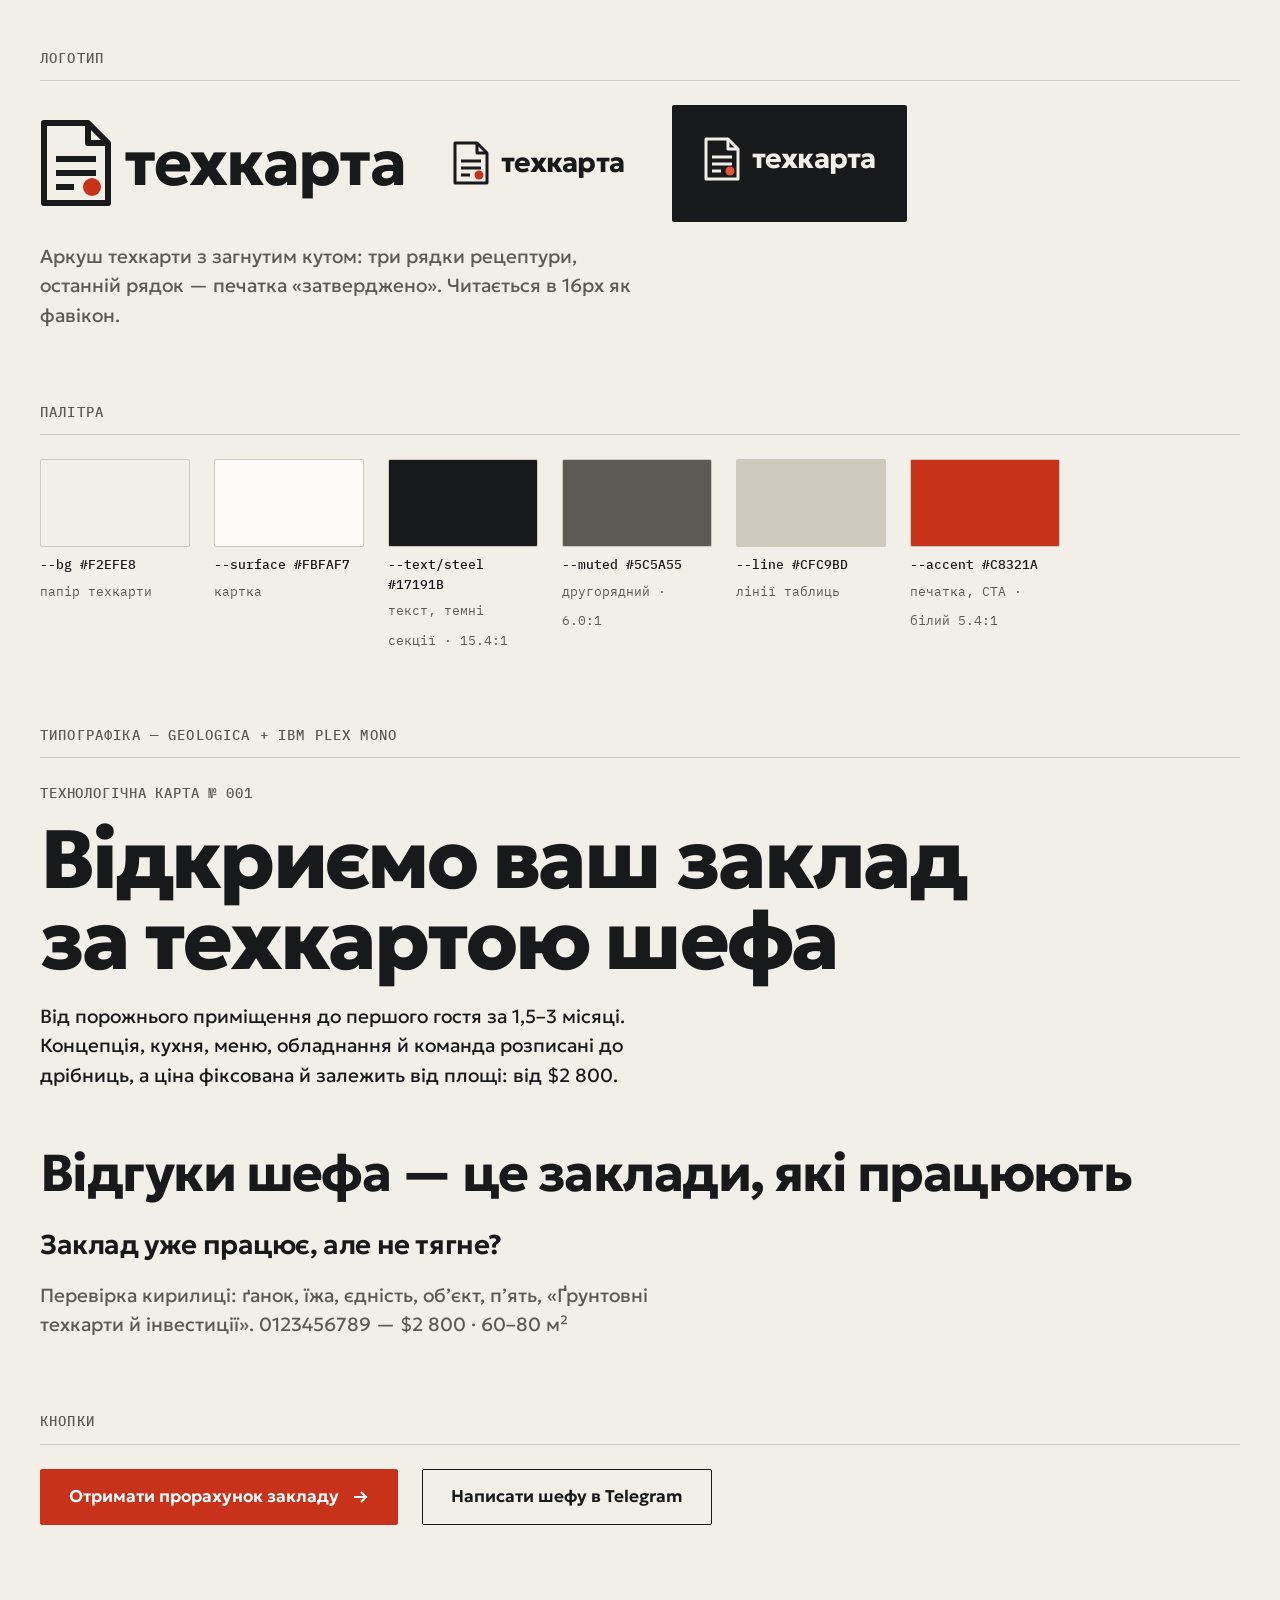
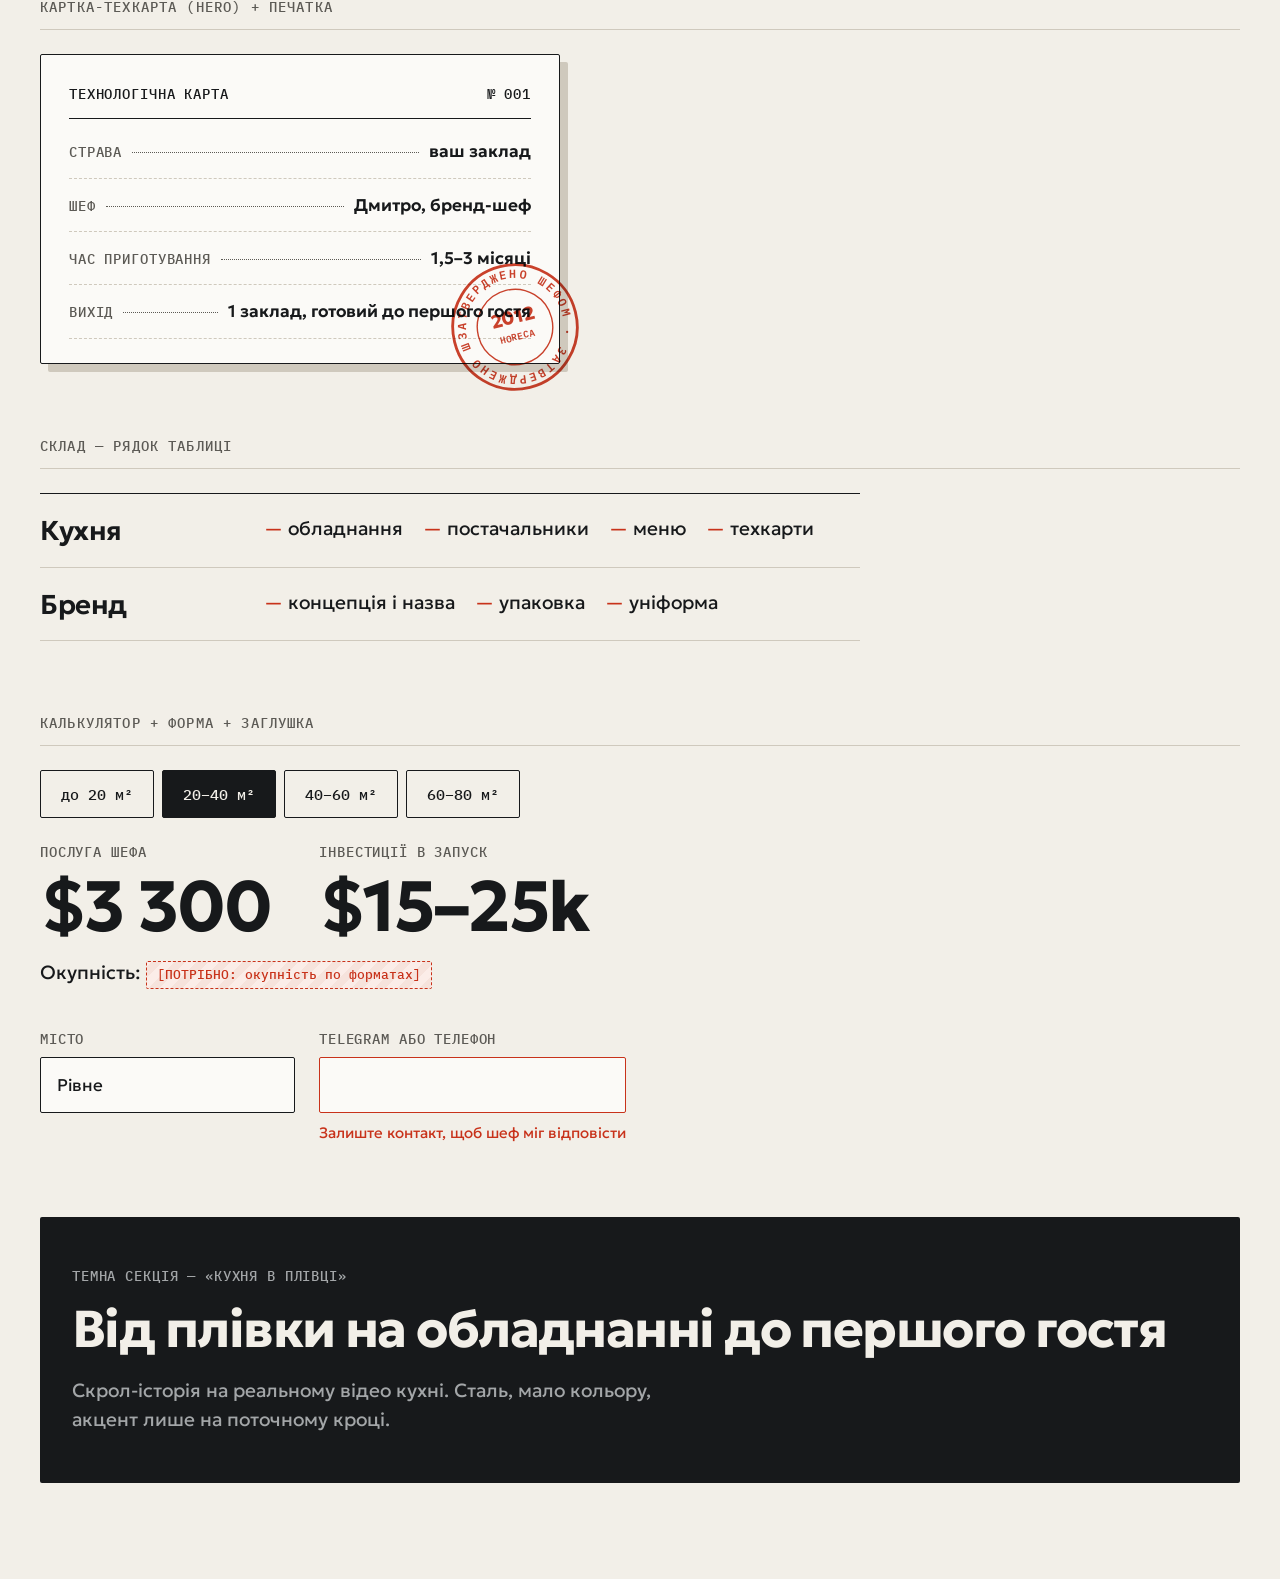
==== docs/style.html @ a3224e9b "Дизайн-система: style tile, лого, токени Co-Authored-By: Claude Opus 5.5 <noreply@anthropic.com>" ====
<!doctype html>
<html lang="uk">
<head>
<meta charset="utf-8">
<meta name="viewport" content="width=device-width, initial-scale=1">
<title>Техкарта — style tile</title>
<link rel="preconnect" href="https://fonts.googleapis.com">
<link rel="preconnect" href="https://fonts.gstatic.com" crossorigin>
<link href="https://fonts.googleapis.com/css2?family=Geologica:wght@400;500;600;700;800&family=IBM+Plex+Mono:wght@400;500;600&display=swap&subset=cyrillic" rel="stylesheet">
<style>
:root{
  --bg:#F2EFE8;      /* папір техкарти */
  --surface:#FBFAF7; /* картка */
  --steel:#17191B;   /* темні секції: сталь кухні */
  --text:#17191B;
  --muted:#5C5A55;
  --line:#CFC9BD;
  --accent:#C8321A;  /* томатний: печатка, акценти */
  --cta:#C8321A;
  --cta-hover:#A92812;
  --font:"Geologica",system-ui,sans-serif;
  --mono:"IBM Plex Mono",ui-monospace,monospace;
  --fs-body:clamp(17px,0.3vw + 16px,19px);
  --fs-h1:clamp(40px,5.2vw + 16px,96px);
  --fs-h2:clamp(30px,2.8vw + 16px,60px);
  --fs-h3:clamp(21px,0.8vw + 17px,28px);
  --fs-mono:clamp(13px,0.15vw + 12.5px,15px);
  --r:2px;
}
*{box-sizing:border-box;margin:0}
body{background:var(--bg);color:var(--text);font:400 var(--fs-body)/1.55 var(--font);padding:48px 16px 96px;-webkit-font-smoothing:antialiased}
.wrap{max-width:1200px;margin:0 auto;display:grid;gap:72px}
.tile-title{font:500 var(--fs-mono)/1.4 var(--mono);text-transform:uppercase;letter-spacing:.08em;color:var(--muted);border-bottom:1px solid var(--line);padding-bottom:12px;margin-bottom:24px}
.row{display:flex;flex-wrap:wrap;gap:24px;align-items:center}

/* Лого */
.logo{display:inline-flex;align-items:center;gap:12px;color:var(--text);text-decoration:none}
.logo svg{width:36px;height:44px;flex:none}
.logo b{font:700 28px/1 var(--font);letter-spacing:-.03em}
.logo--big svg{width:72px;height:88px}.logo--big b{font-size:64px}
.logo--inv{color:var(--bg)}
.on-dark{background:var(--steel);padding:32px;border-radius:var(--r)}

/* Палітра */
.sw{width:150px}
.sw i{display:block;height:88px;border:1px solid var(--line);border-radius:var(--r)}
.sw span{display:block;font:500 13px/1.5 var(--mono);margin-top:8px}
.sw small{font:400 13px/1.4 var(--mono);color:var(--muted)}

/* Типографіка */
.h1{font:800 var(--fs-h1)/.98 var(--font);letter-spacing:-.035em}
.h2{font:700 var(--fs-h2)/1.04 var(--font);letter-spacing:-.03em}
.h3{font:600 var(--fs-h3)/1.2 var(--font);letter-spacing:-.015em}
.mono{font:500 var(--fs-mono)/1.5 var(--mono);text-transform:uppercase;letter-spacing:.06em}
.muted{color:var(--muted)}
.lead{max-width:620px;margin-top:20px}
.nobr{white-space:nowrap}

/* Кнопки */
.btn{display:inline-flex;align-items:center;gap:12px;min-height:56px;padding:0 28px;border-radius:var(--r);font:600 17px/1 var(--font);text-decoration:none;border:1.5px solid transparent;cursor:pointer;transition:background .2s,color .2s,border-color .2s,transform .2s}
.btn--cta{background:var(--cta);color:#fff}
.btn--cta:hover{background:var(--cta-hover)}
.btn--ghost{border-color:var(--text);color:var(--text);background:transparent}
.btn--ghost:hover{background:var(--text);color:var(--bg)}
.btn:focus-visible,.chip:focus-visible,.field input:focus-visible{outline:3px solid var(--accent);outline-offset:3px}
.btn svg{width:18px;height:18px}

/* Техкарта (hero-картка) */
.card{position:relative;background:var(--surface);border:1.5px solid var(--text);border-radius:var(--r);max-width:520px;padding:28px 28px 24px;box-shadow:8px 8px 0 var(--line)}
.card__head{display:flex;justify-content:space-between;gap:16px;border-bottom:1.5px solid var(--text);padding-bottom:14px;margin-bottom:6px}
.card__row{display:flex;align-items:baseline;gap:10px;padding:13px 0;border-bottom:1px dashed var(--line);font-size:17px}
.card__row:last-child{border-bottom:0}
.card__row .mono{color:var(--muted);flex:none}
.card__row .dots{flex:1;border-bottom:1.5px dotted var(--muted);transform:translateY(-4px);min-width:16px}
.card__row b{font-weight:600;text-align:right}
.stamp{position:absolute;right:-22px;bottom:-30px;width:132px;height:132px;color:var(--accent);transform:rotate(-14deg);opacity:.92;mix-blend-mode:multiply}

/* Склад: рядок таблиці */
.comp{max-width:820px;border-top:1.5px solid var(--text)}
.comp__row{display:grid;grid-template-columns:200px 1fr;gap:24px;padding:20px 0;border-bottom:1px solid var(--line)}
.comp__row ul{list-style:none;padding:0;display:flex;flex-wrap:wrap;gap:8px 20px}
.comp__row li::before{content:"— ";color:var(--accent)}

/* Калькулятор */
.chips{display:flex;flex-wrap:wrap;gap:8px}
.chip{min-height:48px;padding:0 20px;border:1.5px solid var(--text);background:transparent;border-radius:var(--r);font:500 15px/1 var(--mono);color:var(--text);cursor:pointer}
.chip[aria-pressed="true"]{background:var(--text);color:var(--bg)}
.price{font:700 clamp(44px,4vw + 20px,80px)/1 var(--font);letter-spacing:-.03em;margin-top:24px}
.price small{display:block;font:500 var(--fs-mono)/1.4 var(--mono);text-transform:uppercase;letter-spacing:.06em;color:var(--muted);margin-bottom:8px}

/* Форма */
.field{display:grid;gap:8px;max-width:420px}
.field label{font:500 var(--fs-mono)/1.4 var(--mono);text-transform:uppercase;letter-spacing:.06em;color:var(--muted)}
.field input{min-height:56px;padding:0 16px;border:1.5px solid var(--text);background:var(--surface);border-radius:var(--r);font:400 17px var(--font);color:var(--text)}
.field--err input{border-color:var(--accent)}
.field small{font-size:15px;color:var(--accent)}

/* Плейсхолдер */
.need{display:inline-block;background:repeating-linear-gradient(-45deg,#F6E3DC 0 8px,#FBEDE8 8px 16px);border:1px dashed var(--accent);color:var(--accent);font:500 13px/1.4 var(--mono);padding:4px 10px;border-radius:var(--r)}

.dark{background:var(--steel);color:var(--bg);padding:48px 32px;border-radius:var(--r)}
.dark .muted{color:#A3A6A8}

@media (max-width:640px){
  .comp__row{grid-template-columns:1fr;gap:10px}
  .stamp{width:100px;height:100px;right:-6px;bottom:-34px}
  .card{padding:22px 18px 20px;box-shadow:6px 6px 0 var(--line)}
  .btn{width:100%;justify-content:center}
}
@media (prefers-reduced-motion:reduce){*{transition:none!important;animation:none!important}}
</style>
</head>
<body>
<div class="wrap">

  <section>
    <p class="tile-title">Логотип</p>
    <div class="row" style="gap:48px">
      <a class="logo logo--big" href="#" aria-label="Техкарта">
        <svg viewBox="0 0 36 44" fill="none" aria-hidden="true"><path d="M2 2h22l10 10v30H2z" stroke="currentColor" stroke-width="3" stroke-linejoin="round"/><path d="M24 2v10h10" stroke="currentColor" stroke-width="3" stroke-linejoin="round"/><path d="M8 20h20M8 27h20M8 34h9" stroke="currentColor" stroke-width="3"/><circle cx="26" cy="34" r="4.5" fill="#C8321A"/></svg>
        <b>техкарта</b>
      </a>
      <a class="logo" href="#" aria-label="Техкарта">
        <svg viewBox="0 0 36 44" fill="none" aria-hidden="true"><path d="M2 2h22l10 10v30H2z" stroke="currentColor" stroke-width="3" stroke-linejoin="round"/><path d="M24 2v10h10" stroke="currentColor" stroke-width="3" stroke-linejoin="round"/><path d="M8 20h20M8 27h20M8 34h9" stroke="currentColor" stroke-width="3"/><circle cx="26" cy="34" r="4.5" fill="#C8321A"/></svg>
        <b>техкарта</b>
      </a>
      <div class="on-dark">
        <a class="logo logo--inv" href="#" aria-label="Техкарта">
          <svg viewBox="0 0 36 44" fill="none" aria-hidden="true"><path d="M2 2h22l10 10v30H2z" stroke="currentColor" stroke-width="3" stroke-linejoin="round"/><path d="M24 2v10h10" stroke="currentColor" stroke-width="3" stroke-linejoin="round"/><path d="M8 20h20M8 27h20M8 34h9" stroke="currentColor" stroke-width="3"/><circle cx="26" cy="34" r="4.5" fill="#E2553A"/></svg>
          <b>техкарта</b>
        </a>
      </div>
    </div>
    <p class="muted lead">Аркуш техкарти з загнутим кутом: три рядки рецептури, останній рядок — печатка «затверджено». Читається в 16px як фавікон.</p>
  </section>

  <section>
    <p class="tile-title">Палітра</p>
    <div class="row" style="align-items:flex-start">
      <div class="sw"><i style="background:var(--bg)"></i><span>--bg #F2EFE8</span><small>папір техкарти</small></div>
      <div class="sw"><i style="background:var(--surface)"></i><span>--surface #FBFAF7</span><small>картка</small></div>
      <div class="sw"><i style="background:var(--steel)"></i><span>--text/steel #17191B</span><small>текст, темні секції · 15.4:1</small></div>
      <div class="sw"><i style="background:var(--muted)"></i><span>--muted #5C5A55</span><small>другорядний · 6.0:1</small></div>
      <div class="sw"><i style="background:var(--line)"></i><span>--line #CFC9BD</span><small>лінії таблиць</small></div>
      <div class="sw"><i style="background:var(--accent)"></i><span>--accent #C8321A</span><small>печатка, CTA · білий 5.4:1</small></div>
    </div>
  </section>

  <section>
    <p class="tile-title">Типографіка — Geologica + IBM Plex Mono</p>
    <p class="mono muted">Технологічна карта № 001</p>
    <h1 class="h1" style="margin-top:16px">Відкриємо ваш заклад за&nbsp;техкартою шефа</h1>
    <p class="lead">Від порожнього приміщення до першого гостя за <span class="nobr">1,5–3 місяці</span>. Концепція, кухня, меню, обладнання й команда розписані до дрібниць, а ціна фіксована й залежить від площі: від&nbsp;$2&nbsp;800.</p>
    <h2 class="h2" style="margin-top:56px">Відгуки шефа — це заклади, які працюють</h2>
    <h3 class="h3" style="margin-top:28px">Заклад уже працює, але не тягне?</h3>
    <p class="lead muted">Перевірка кирилиці: ґанок, їжа, єдність, обʼєкт, пʼять, «Ґрунтовні техкарти й інвестиції». 0123456789 — $2 800 · 60–80 м²</p>
  </section>

  <section>
    <p class="tile-title">Кнопки</p>
    <div class="row">
      <a class="btn btn--cta" href="#">Отримати прорахунок закладу
        <svg viewBox="0 0 18 18" fill="none" aria-hidden="true"><path d="M3 9h12M10 4l5 5-5 5" stroke="currentColor" stroke-width="2"/></svg></a>
      <a class="btn btn--ghost" href="#">Написати шефу в Telegram</a>
    </div>
  </section>

  <section>
    <p class="tile-title">Картка-техкарта (hero) + печатка</p>
    <div class="card">
      <div class="card__head"><span class="mono">Технологічна карта</span><span class="mono">№ 001</span></div>
      <div class="card__row"><span class="mono">Страва</span><span class="dots"></span><b>ваш заклад</b></div>
      <div class="card__row"><span class="mono">Шеф</span><span class="dots"></span><b>Дмитро, бренд-шеф</b></div>
      <div class="card__row"><span class="mono">Час приготування</span><span class="dots"></span><b>1,5–3 місяці</b></div>
      <div class="card__row"><span class="mono">Вихід</span><span class="dots"></span><b>1 заклад, готовий до першого гостя</b></div>
      <svg class="stamp" viewBox="0 0 140 140" aria-hidden="true">
        <defs><path id="c" d="M70 70m-52 0a52 52 0 1 1 104 0a52 52 0 1 1-104 0"/></defs>
        <circle cx="70" cy="70" r="66" fill="none" stroke="currentColor" stroke-width="3"/>
        <circle cx="70" cy="70" r="40" fill="none" stroke="currentColor" stroke-width="1.5"/>
        <text font-family="IBM Plex Mono" font-weight="600" font-size="12.5" letter-spacing="2.4" fill="currentColor"><textPath href="#c">ЗАТВЕРДЖЕНО ШЕФОМ · ЗАТВЕРДЖЕНО ШЕФОМ ·</textPath></text>
        <text x="70" y="66" text-anchor="middle" font-family="Geologica" font-weight="800" font-size="20" fill="currentColor">2012</text>
        <text x="70" y="84" text-anchor="middle" font-family="IBM Plex Mono" font-weight="600" font-size="10" letter-spacing="1" fill="currentColor">HORECA</text>
      </svg>
    </div>
  </section>

  <section>
    <p class="tile-title">Склад — рядок таблиці</p>
    <div class="comp">
      <div class="comp__row"><span class="h3">Кухня</span><ul><li>обладнання</li><li>постачальники</li><li>меню</li><li>техкарти</li></ul></div>
      <div class="comp__row"><span class="h3">Бренд</span><ul><li>концепція і назва</li><li>упаковка</li><li>уніформа</li></ul></div>
    </div>
  </section>

  <section>
    <p class="tile-title">Калькулятор + форма + заглушка</p>
    <div class="chips" role="group" aria-label="Площа">
      <button class="chip" aria-pressed="false">до 20 м²</button>
      <button class="chip" aria-pressed="true">20–40 м²</button>
      <button class="chip" aria-pressed="false">40–60 м²</button>
      <button class="chip" aria-pressed="false">60–80 м²</button>
    </div>
    <div class="row" style="gap:48px;align-items:flex-end">
      <p class="price"><small>Послуга шефа</small>$3 300</p>
      <p class="price"><small>Інвестиції в запуск</small>$15–25k</p>
    </div>
    <p style="margin-top:16px">Окупність: <span class="need">[ПОТРІБНО: окупність по форматах]</span></p>
    <div class="row" style="margin-top:40px;align-items:flex-start">
      <div class="field"><label for="f1">Місто</label><input id="f1" value="Рівне"></div>
      <div class="field field--err"><label for="f2">Telegram або телефон</label><input id="f2" aria-describedby="e2"><small id="e2">Залиште контакт, щоб шеф міг відповісти</small></div>
    </div>
  </section>

  <section class="dark">
    <p class="mono muted">Темна секція — «кухня в плівці»</p>
    <h2 class="h2" style="margin-top:16px">Від плівки на обладнанні до першого гостя</h2>
    <p class="lead muted">Скрол-історія на реальному відео кухні. Сталь, мало кольору, акцент лише на поточному кроці.</p>
  </section>

</div>
</body>
</html>
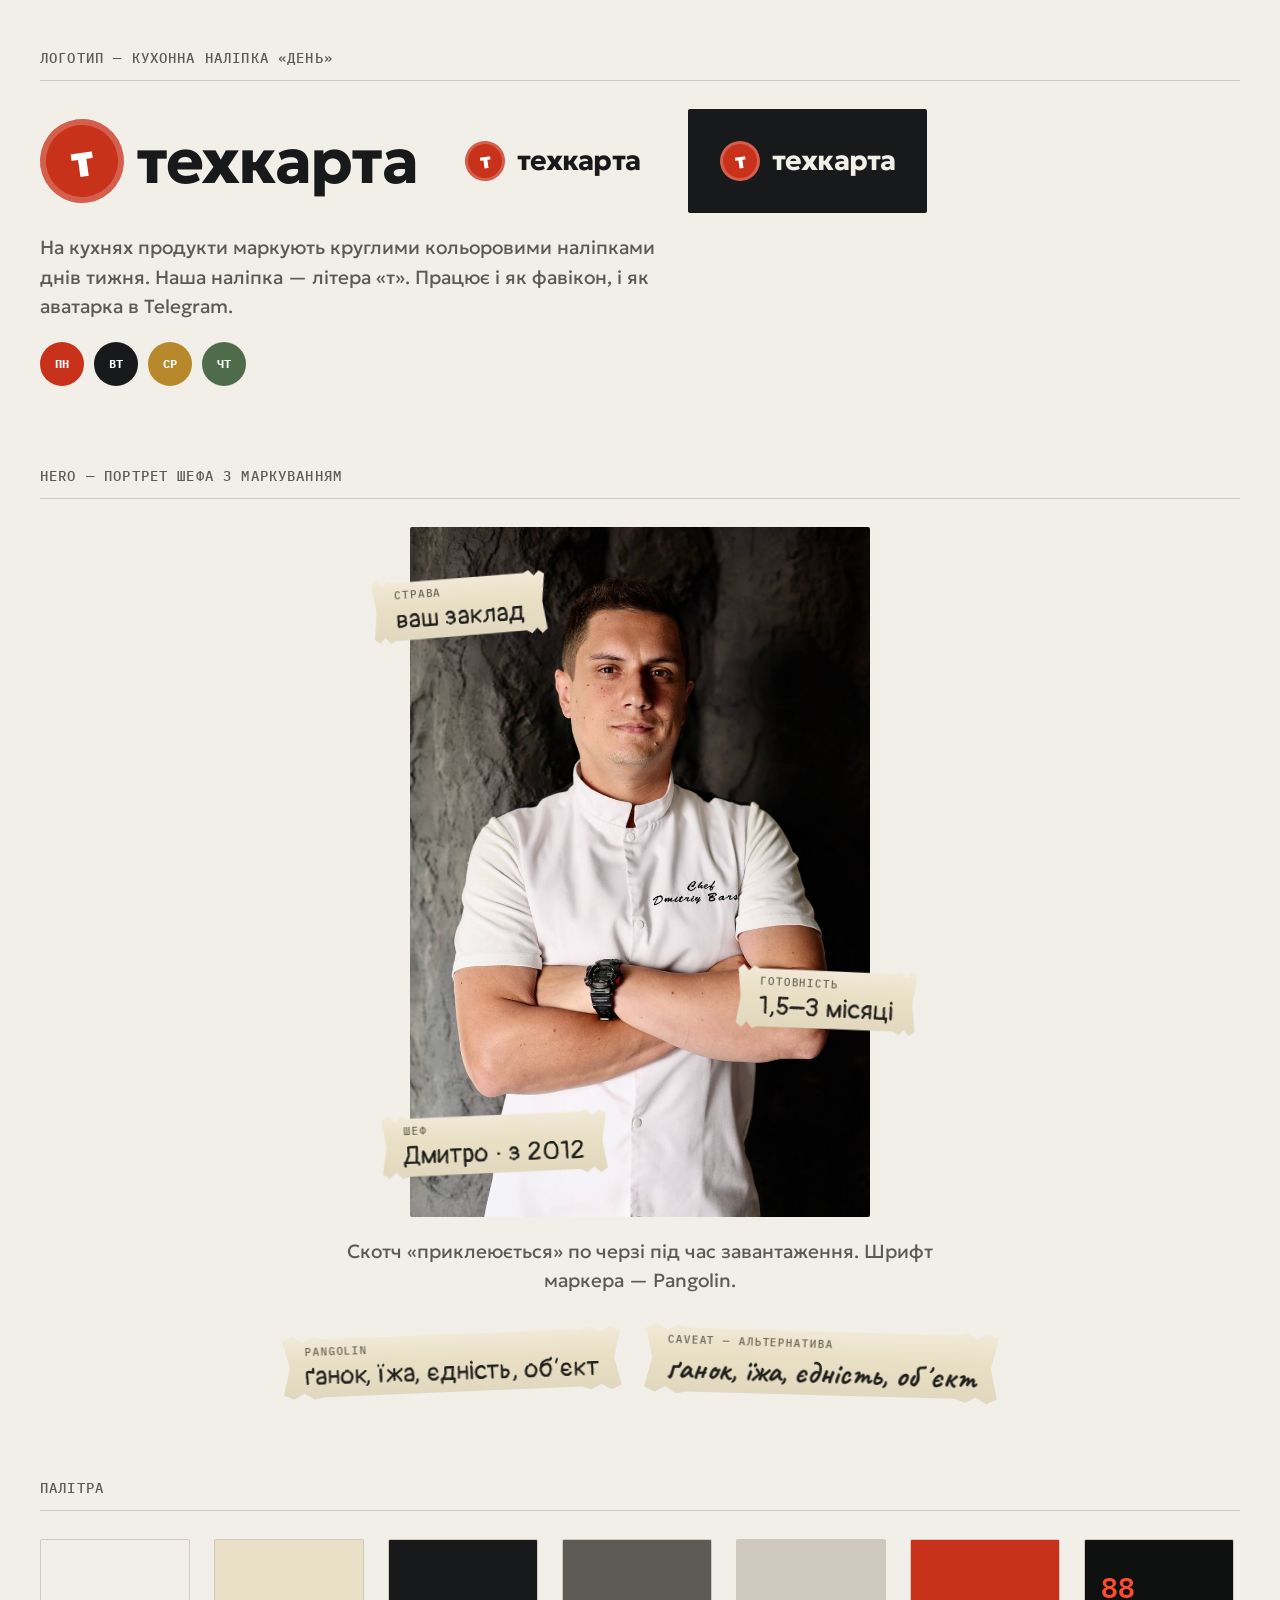
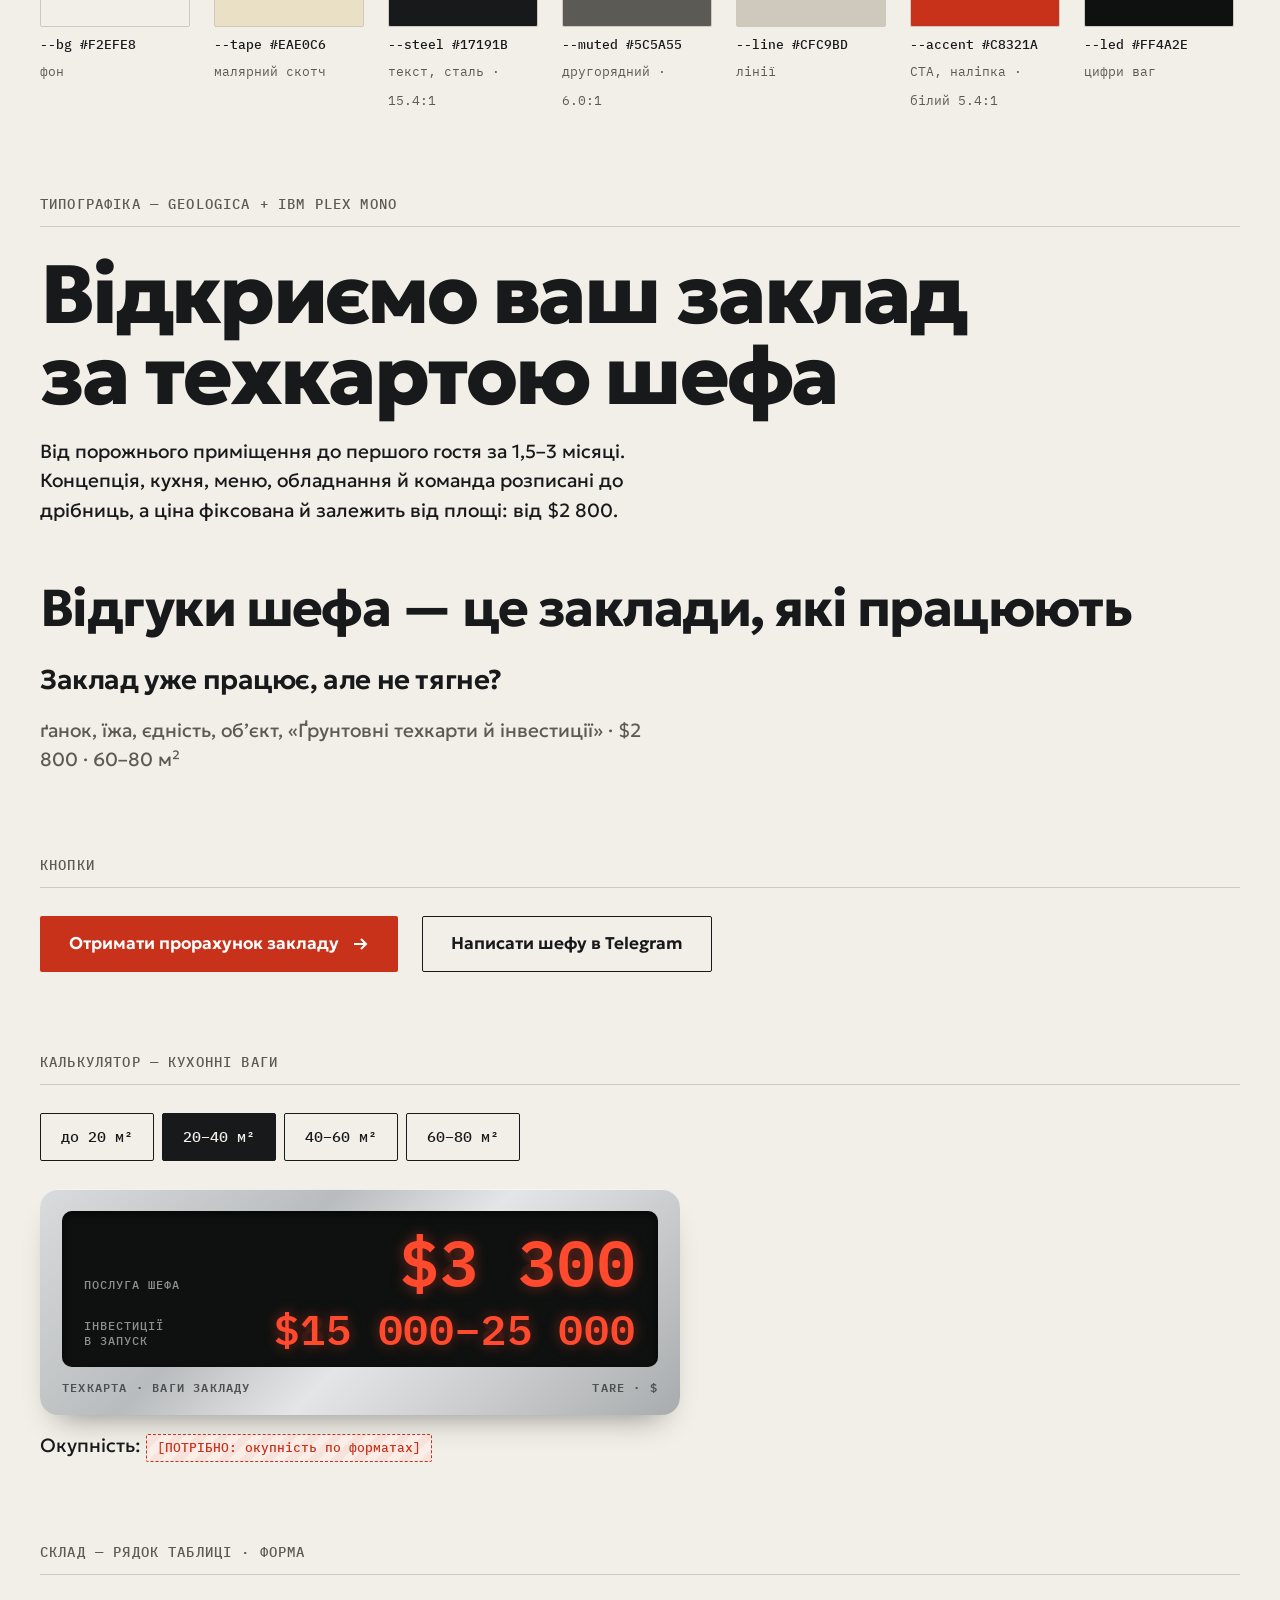
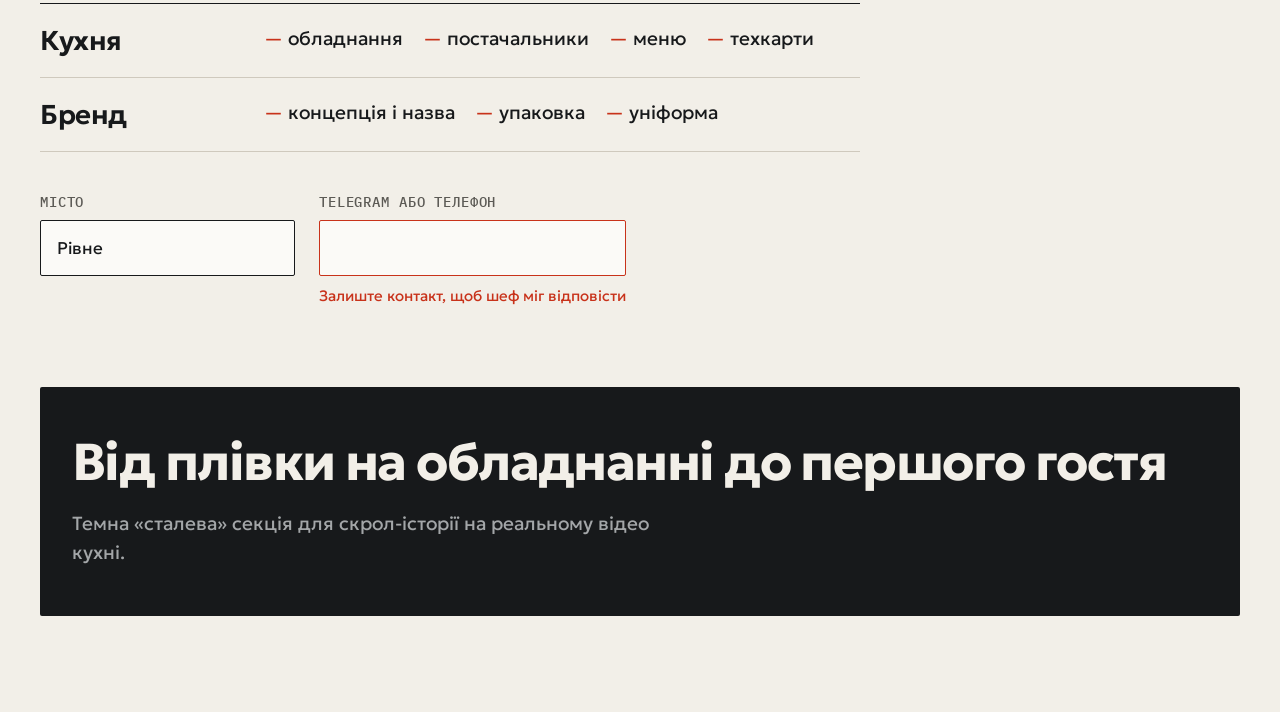
==== commit e9ba735f: "Style tile v2: скотч, наліпка-лого, кухонні ваги Co-Authored-By: Claude Opus 5.5 <noreply@anthropic." ====
--- a/docs/style.html
+++ b/docs/style.html
@@ -3,23 +3,26 @@
 <head>
 <meta charset="utf-8">
 <meta name="viewport" content="width=device-width, initial-scale=1">
-<title>Техкарта — style tile</title>
+<title>Техкарта — style tile v2</title>
 <link rel="preconnect" href="https://fonts.googleapis.com">
 <link rel="preconnect" href="https://fonts.gstatic.com" crossorigin>
-<link href="https://fonts.googleapis.com/css2?family=Geologica:wght@400;500;600;700;800&family=IBM+Plex+Mono:wght@400;500;600&display=swap&subset=cyrillic" rel="stylesheet">
+<link href="https://fonts.googleapis.com/css2?family=Geologica:wght@400;500;600;700;800&family=IBM+Plex+Mono:wght@400;500;600&family=Pangolin&family=Caveat:wght@600;700&display=swap" rel="stylesheet">
 <style>
 :root{
-  --bg:#F2EFE8;      /* папір техкарти */
-  --surface:#FBFAF7; /* картка */
-  --steel:#17191B;   /* темні секції: сталь кухні */
+  --bg:#F2EFE8;
+  --surface:#FBFAF7;
+  --steel:#17191B;
   --text:#17191B;
   --muted:#5C5A55;
   --line:#CFC9BD;
-  --accent:#C8321A;  /* томатний: печатка, акценти */
+  --accent:#C8321A;
   --cta:#C8321A;
   --cta-hover:#A92812;
+  --tape:#EAE0C6;
+  --led:#FF4A2E;
   --font:"Geologica",system-ui,sans-serif;
   --mono:"IBM Plex Mono",ui-monospace,monospace;
+  --hand:"Pangolin","Caveat",cursive;
   --fs-body:clamp(17px,0.3vw + 16px,19px);
   --fs-h1:clamp(40px,5.2vw + 16px,96px);
   --fs-h2:clamp(30px,2.8vw + 16px,60px);
@@ -28,16 +31,21 @@
   --r:2px;
 }
 *{box-sizing:border-box;margin:0}
-body{background:var(--bg);color:var(--text);font:400 var(--fs-body)/1.55 var(--font);padding:48px 16px 96px;-webkit-font-smoothing:antialiased}
-.wrap{max-width:1200px;margin:0 auto;display:grid;gap:72px}
-.tile-title{font:500 var(--fs-mono)/1.4 var(--mono);text-transform:uppercase;letter-spacing:.08em;color:var(--muted);border-bottom:1px solid var(--line);padding-bottom:12px;margin-bottom:24px}
+body{background:var(--bg);color:var(--text);font:400 var(--fs-body)/1.55 var(--font);padding:48px 16px 96px;-webkit-font-smoothing:antialiased;overflow-x:hidden}
+.wrap{max-width:1200px;margin:0 auto;display:grid;grid-template-columns:minmax(0,1fr);gap:80px}
+.wrap>*{min-width:0}
+.tile-title{font:500 var(--fs-mono)/1.4 var(--mono);text-transform:uppercase;letter-spacing:.08em;color:var(--muted);border-bottom:1px solid var(--line);padding-bottom:12px;margin-bottom:28px}
 .row{display:flex;flex-wrap:wrap;gap:24px;align-items:center}
-
-/* Лого */
+.muted{color:var(--muted)}
+.lead{max-width:620px;margin-top:20px}
+.nobr{white-space:nowrap}
+
+/* Лого: кругла кухонна наліпка-«день» + слово */
 .logo{display:inline-flex;align-items:center;gap:12px;color:var(--text);text-decoration:none}
-.logo svg{width:36px;height:44px;flex:none}
+.logo__dot{width:40px;height:40px;border-radius:50%;background:var(--accent);color:#fff;display:grid;place-items:center;font:800 22px/1 var(--font);flex:none;transform:rotate(-8deg);box-shadow:inset 0 0 0 3px rgba(255,255,255,.22)}
 .logo b{font:700 28px/1 var(--font);letter-spacing:-.03em}
-.logo--big svg{width:72px;height:88px}.logo--big b{font-size:64px}
+.logo--big .logo__dot{width:84px;height:84px;font-size:46px;box-shadow:inset 0 0 0 6px rgba(255,255,255,.22)}
+.logo--big b{font-size:64px}
 .logo--inv{color:var(--bg)}
 .on-dark{background:var(--steel);padding:32px;border-radius:var(--r)}
 
@@ -52,41 +60,56 @@
 .h2{font:700 var(--fs-h2)/1.04 var(--font);letter-spacing:-.03em}
 .h3{font:600 var(--fs-h3)/1.2 var(--font);letter-spacing:-.015em}
 .mono{font:500 var(--fs-mono)/1.5 var(--mono);text-transform:uppercase;letter-spacing:.06em}
-.muted{color:var(--muted)}
-.lead{max-width:620px;margin-top:20px}
-.nobr{white-space:nowrap}
 
 /* Кнопки */
-.btn{display:inline-flex;align-items:center;gap:12px;min-height:56px;padding:0 28px;border-radius:var(--r);font:600 17px/1 var(--font);text-decoration:none;border:1.5px solid transparent;cursor:pointer;transition:background .2s,color .2s,border-color .2s,transform .2s}
+.btn{display:inline-flex;align-items:center;gap:12px;min-height:56px;padding:0 28px;border-radius:var(--r);font:600 17px/1 var(--font);text-decoration:none;border:1.5px solid transparent;cursor:pointer;transition:background .2s,color .2s}
 .btn--cta{background:var(--cta);color:#fff}
 .btn--cta:hover{background:var(--cta-hover)}
-.btn--ghost{border-color:var(--text);color:var(--text);background:transparent}
+.btn--ghost{border-color:var(--text);color:var(--text)}
 .btn--ghost:hover{background:var(--text);color:var(--bg)}
+.btn svg{width:18px;height:18px}
 .btn:focus-visible,.chip:focus-visible,.field input:focus-visible{outline:3px solid var(--accent);outline-offset:3px}
-.btn svg{width:18px;height:18px}
-
-/* Техкарта (hero-картка) */
-.card{position:relative;background:var(--surface);border:1.5px solid var(--text);border-radius:var(--r);max-width:520px;padding:28px 28px 24px;box-shadow:8px 8px 0 var(--line)}
-.card__head{display:flex;justify-content:space-between;gap:16px;border-bottom:1.5px solid var(--text);padding-bottom:14px;margin-bottom:6px}
-.card__row{display:flex;align-items:baseline;gap:10px;padding:13px 0;border-bottom:1px dashed var(--line);font-size:17px}
-.card__row:last-child{border-bottom:0}
-.card__row .mono{color:var(--muted);flex:none}
-.card__row .dots{flex:1;border-bottom:1.5px dotted var(--muted);transform:translateY(-4px);min-width:16px}
-.card__row b{font-weight:600;text-align:right}
-.stamp{position:absolute;right:-22px;bottom:-30px;width:132px;height:132px;color:var(--accent);transform:rotate(-14deg);opacity:.92;mix-blend-mode:multiply}
-
-/* Склад: рядок таблиці */
+
+/* Малярний скотч + маркер */
+.tape{position:relative;display:inline-block;padding:10px 22px 8px;background:var(--tape);color:#1E1D1A;font:400 clamp(20px,1vw + 16px,26px)/1.1 var(--hand);
+  clip-path:polygon(0 8%,3% 0,6% 10%,9% 2%,12% 6%,88% 4%,91% 0,94% 9%,97% 1%,100% 7%,98% 50%,100% 93%,97% 100%,94% 91%,91% 99%,88% 94%,12% 97%,9% 100%,6% 90%,3% 99%,0 92%,2% 50%);
+  filter:drop-shadow(0 2px 2px rgba(0,0,0,.18));
+  background-image:linear-gradient(180deg,rgba(255,255,255,.35),rgba(255,255,255,0) 40%,rgba(0,0,0,.04));
+}
+.tape small{display:block;font:500 11px/1.2 var(--mono);letter-spacing:.08em;text-transform:uppercase;color:#6B6455;margin-bottom:4px}
+.tape--caveat{font-family:"Caveat",cursive;font-weight:700;font-size:clamp(24px,1.2vw + 18px,32px)}
+
+/* Hero-фото з наклейками */
+.hero-photo{position:relative;max-width:460px;margin:0 auto}
+.hero-photo img{display:block;width:100%;height:auto;aspect-ratio:853/1280;object-fit:cover;border-radius:var(--r)}
+.hero-photo .tape{position:absolute;animation:stick .5s cubic-bezier(.2,.8,.2,1) both}
+.t1{top:7%;left:-8%;transform:rotate(-4deg);animation-delay:.2s!important}
+.t2{top:64%;right:-10%;transform:rotate(3deg);animation-delay:.45s!important}
+.t3{bottom:6%;left:-6%;transform:rotate(-2deg);animation-delay:.7s!important}
+@keyframes stick{from{opacity:0;scale:1.12;translate:0 -8px}to{opacity:1;scale:1;translate:0 0}}
+
+.day-dots{display:flex;gap:10px}
+.day-dots span{width:44px;height:44px;border-radius:50%;display:grid;place-items:center;font:700 12px/1 var(--mono);color:#fff}
+
+/* Склад */
 .comp{max-width:820px;border-top:1.5px solid var(--text)}
 .comp__row{display:grid;grid-template-columns:200px 1fr;gap:24px;padding:20px 0;border-bottom:1px solid var(--line)}
 .comp__row ul{list-style:none;padding:0;display:flex;flex-wrap:wrap;gap:8px 20px}
 .comp__row li::before{content:"— ";color:var(--accent)}
 
-/* Калькулятор */
-.chips{display:flex;flex-wrap:wrap;gap:8px}
+/* Калькулятор = кухонні ваги */
+.chips{display:flex;flex-wrap:wrap;gap:8px;margin-bottom:28px}
 .chip{min-height:48px;padding:0 20px;border:1.5px solid var(--text);background:transparent;border-radius:var(--r);font:500 15px/1 var(--mono);color:var(--text);cursor:pointer}
 .chip[aria-pressed="true"]{background:var(--text);color:var(--bg)}
-.price{font:700 clamp(44px,4vw + 20px,80px)/1 var(--font);letter-spacing:-.03em;margin-top:24px}
-.price small{display:block;font:500 var(--fs-mono)/1.4 var(--mono);text-transform:uppercase;letter-spacing:.06em;color:var(--muted);margin-bottom:8px}
+.scale{max-width:640px;border-radius:18px;padding:22px;background:linear-gradient(135deg,#D9DBDC 0%,#B9BCBE 35%,#E4E5E6 55%,#A9ACAE 100%);box-shadow:inset 0 1px 0 rgba(255,255,255,.7),0 18px 30px -18px rgba(0,0,0,.45)}
+.scale__screen{background:#0E1110;border-radius:10px;padding:18px 22px;display:grid;gap:14px;box-shadow:inset 0 3px 10px rgba(0,0,0,.6)}
+.scale__line{display:flex;justify-content:space-between;align-items:flex-end;gap:16px}
+.scale__label{font:500 12px/1.3 var(--mono);letter-spacing:.08em;text-transform:uppercase;color:#8C918E}
+.scale__num{position:relative;font:600 clamp(36px,4vw + 14px,64px)/1 var(--mono);font-variant-numeric:tabular-nums;color:var(--led);text-shadow:0 0 14px rgba(255,74,46,.45);letter-spacing:.02em;white-space:nowrap}
+.scale__num::before{content:attr(data-ghost);position:absolute;right:0;color:rgba(255,74,46,.08);text-shadow:none}
+.scale__num--sm{font-size:clamp(26px,2.4vw + 12px,42px)}
+.scale__foot{display:flex;justify-content:space-between;margin-top:14px;font:600 12px/1 var(--mono);letter-spacing:.1em;color:#4D5153}
+.need{display:inline-block;background:repeating-linear-gradient(-45deg,#F6E3DC 0 8px,#FBEDE8 8px 16px);border:1px dashed var(--accent);color:var(--accent);font:500 13px/1.4 var(--mono);padding:4px 10px;border-radius:var(--r)}
 
 /* Форма */
 .field{display:grid;gap:8px;max-width:420px}
@@ -95,17 +118,19 @@
 .field--err input{border-color:var(--accent)}
 .field small{font-size:15px;color:var(--accent)}
 
-/* Плейсхолдер */
-.need{display:inline-block;background:repeating-linear-gradient(-45deg,#F6E3DC 0 8px,#FBEDE8 8px 16px);border:1px dashed var(--accent);color:var(--accent);font:500 13px/1.4 var(--mono);padding:4px 10px;border-radius:var(--r)}
-
 .dark{background:var(--steel);color:var(--bg);padding:48px 32px;border-radius:var(--r)}
 .dark .muted{color:#A3A6A8}
 
 @media (max-width:640px){
   .comp__row{grid-template-columns:1fr;gap:10px}
-  .stamp{width:100px;height:100px;right:-6px;bottom:-34px}
-  .card{padding:22px 18px 20px;box-shadow:6px 6px 0 var(--line)}
   .btn{width:100%;justify-content:center}
+  .t1{left:-2%}.t2{right:-2%}.t3{left:-1%}
+  .scale{padding:14px;border-radius:14px}
+  .scale__screen{padding:14px 16px}
+  .scale__line{flex-direction:column;align-items:flex-start;gap:6px}
+  .scale__num--sm{font-size:26px}
+  .t2{top:62%}
+  .logo--big b{font-size:48px}.logo--big .logo__dot{width:64px;height:64px;font-size:34px}
 }
 @media (prefers-reduced-motion:reduce){*{transition:none!important;animation:none!important}}
 </style>
@@ -114,97 +139,87 @@
 <div class="wrap">
 
   <section>
-    <p class="tile-title">Логотип</p>
+    <p class="tile-title">Логотип — кухонна наліпка «день»</p>
     <div class="row" style="gap:48px">
-      <a class="logo logo--big" href="#" aria-label="Техкарта">
-        <svg viewBox="0 0 36 44" fill="none" aria-hidden="true"><path d="M2 2h22l10 10v30H2z" stroke="currentColor" stroke-width="3" stroke-linejoin="round"/><path d="M24 2v10h10" stroke="currentColor" stroke-width="3" stroke-linejoin="round"/><path d="M8 20h20M8 27h20M8 34h9" stroke="currentColor" stroke-width="3"/><circle cx="26" cy="34" r="4.5" fill="#C8321A"/></svg>
-        <b>техкарта</b>
-      </a>
-      <a class="logo" href="#" aria-label="Техкарта">
-        <svg viewBox="0 0 36 44" fill="none" aria-hidden="true"><path d="M2 2h22l10 10v30H2z" stroke="currentColor" stroke-width="3" stroke-linejoin="round"/><path d="M24 2v10h10" stroke="currentColor" stroke-width="3" stroke-linejoin="round"/><path d="M8 20h20M8 27h20M8 34h9" stroke="currentColor" stroke-width="3"/><circle cx="26" cy="34" r="4.5" fill="#C8321A"/></svg>
-        <b>техкарта</b>
-      </a>
-      <div class="on-dark">
-        <a class="logo logo--inv" href="#" aria-label="Техкарта">
-          <svg viewBox="0 0 36 44" fill="none" aria-hidden="true"><path d="M2 2h22l10 10v30H2z" stroke="currentColor" stroke-width="3" stroke-linejoin="round"/><path d="M24 2v10h10" stroke="currentColor" stroke-width="3" stroke-linejoin="round"/><path d="M8 20h20M8 27h20M8 34h9" stroke="currentColor" stroke-width="3"/><circle cx="26" cy="34" r="4.5" fill="#E2553A"/></svg>
-          <b>техкарта</b>
-        </a>
-      </div>
-    </div>
-    <p class="muted lead">Аркуш техкарти з загнутим кутом: три рядки рецептури, останній рядок — печатка «затверджено». Читається в 16px як фавікон.</p>
+      <a class="logo logo--big" href="#" aria-label="Техкарта"><span class="logo__dot" aria-hidden="true">т</span><b>техкарта</b></a>
+      <a class="logo" href="#" aria-label="Техкарта"><span class="logo__dot" aria-hidden="true">т</span><b>техкарта</b></a>
+      <div class="on-dark"><a class="logo logo--inv" href="#" aria-label="Техкарта"><span class="logo__dot" aria-hidden="true">т</span><b>техкарта</b></a></div>
+    </div>
+    <p class="muted lead">На кухнях продукти маркують круглими кольоровими наліпками днів тижня. Наша наліпка — літера «т». Працює і як фавікон, і як аватарка в Telegram.</p>
+    <div class="day-dots" style="margin-top:20px" aria-hidden="true">
+      <span style="background:#C8321A">ПН</span><span style="background:#17191B">ВТ</span><span style="background:#B8892B">СР</span><span style="background:#4E6B4A">ЧТ</span>
+    </div>
+  </section>
+
+  <section>
+    <p class="tile-title">Hero — портрет шефа з маркуванням</p>
+    <div class="hero-photo">
+      <img src="../public/img/chef.jpg" alt="Дмитро, бренд-шеф, у білому кітелі" width="853" height="1280">
+      <span class="tape t1"><small>страва</small>ваш заклад</span>
+      <span class="tape t2"><small>готовність</small>1,5–3 місяці</span>
+      <span class="tape t3"><small>шеф</small>Дмитро · з 2012</span>
+    </div>
+    <p class="muted lead" style="margin-inline:auto;text-align:center">Скотч «приклеюється» по черзі під час завантаження. Шрифт маркера — Pangolin.</p>
+    <div class="row" style="margin-top:32px;justify-content:center">
+      <span class="tape" style="transform:rotate(-2deg)"><small>Pangolin</small>ґанок, їжа, єдність, обʼєкт</span>
+      <span class="tape tape--caveat" style="transform:rotate(2deg)"><small>Caveat — альтернатива</small>ґанок, їжа, єдність, обʼєкт</span>
+    </div>
   </section>
 
   <section>
     <p class="tile-title">Палітра</p>
     <div class="row" style="align-items:flex-start">
-      <div class="sw"><i style="background:var(--bg)"></i><span>--bg #F2EFE8</span><small>папір техкарти</small></div>
-      <div class="sw"><i style="background:var(--surface)"></i><span>--surface #FBFAF7</span><small>картка</small></div>
-      <div class="sw"><i style="background:var(--steel)"></i><span>--text/steel #17191B</span><small>текст, темні секції · 15.4:1</small></div>
+      <div class="sw"><i style="background:var(--bg)"></i><span>--bg #F2EFE8</span><small>фон</small></div>
+      <div class="sw"><i style="background:var(--tape)"></i><span>--tape #EAE0C6</span><small>малярний скотч</small></div>
+      <div class="sw"><i style="background:var(--steel)"></i><span>--steel #17191B</span><small>текст, сталь · 15.4:1</small></div>
       <div class="sw"><i style="background:var(--muted)"></i><span>--muted #5C5A55</span><small>другорядний · 6.0:1</small></div>
-      <div class="sw"><i style="background:var(--line)"></i><span>--line #CFC9BD</span><small>лінії таблиць</small></div>
-      <div class="sw"><i style="background:var(--accent)"></i><span>--accent #C8321A</span><small>печатка, CTA · білий 5.4:1</small></div>
+      <div class="sw"><i style="background:var(--line)"></i><span>--line #CFC9BD</span><small>лінії</small></div>
+      <div class="sw"><i style="background:var(--accent)"></i><span>--accent #C8321A</span><small>CTA, наліпка · білий 5.4:1</small></div>
+      <div class="sw"><i style="background:#0E1110;box-shadow:inset 0 0 0 30px #0E1110"><b style="display:block;padding:24px 16px;color:var(--led);font:600 28px var(--mono)">88</b></i><span>--led #FF4A2E</span><small>цифри ваг</small></div>
     </div>
   </section>
 
   <section>
     <p class="tile-title">Типографіка — Geologica + IBM Plex Mono</p>
-    <p class="mono muted">Технологічна карта № 001</p>
-    <h1 class="h1" style="margin-top:16px">Відкриємо ваш заклад за&nbsp;техкартою шефа</h1>
+    <h1 class="h1">Відкриємо ваш заклад за&nbsp;техкартою шефа</h1>
     <p class="lead">Від порожнього приміщення до першого гостя за <span class="nobr">1,5–3 місяці</span>. Концепція, кухня, меню, обладнання й команда розписані до дрібниць, а ціна фіксована й залежить від площі: від&nbsp;$2&nbsp;800.</p>
     <h2 class="h2" style="margin-top:56px">Відгуки шефа — це заклади, які працюють</h2>
     <h3 class="h3" style="margin-top:28px">Заклад уже працює, але не тягне?</h3>
-    <p class="lead muted">Перевірка кирилиці: ґанок, їжа, єдність, обʼєкт, пʼять, «Ґрунтовні техкарти й інвестиції». 0123456789 — $2 800 · 60–80 м²</p>
+    <p class="lead muted">ґанок, їжа, єдність, обʼєкт, «Ґрунтовні техкарти й інвестиції» · $2 800 · 60–80 м²</p>
   </section>
 
   <section>
     <p class="tile-title">Кнопки</p>
     <div class="row">
-      <a class="btn btn--cta" href="#">Отримати прорахунок закладу
-        <svg viewBox="0 0 18 18" fill="none" aria-hidden="true"><path d="M3 9h12M10 4l5 5-5 5" stroke="currentColor" stroke-width="2"/></svg></a>
+      <a class="btn btn--cta" href="#">Отримати прорахунок закладу<svg viewBox="0 0 18 18" fill="none" aria-hidden="true"><path d="M3 9h12M10 4l5 5-5 5" stroke="currentColor" stroke-width="2"/></svg></a>
       <a class="btn btn--ghost" href="#">Написати шефу в Telegram</a>
     </div>
   </section>
 
   <section>
-    <p class="tile-title">Картка-техкарта (hero) + печатка</p>
-    <div class="card">
-      <div class="card__head"><span class="mono">Технологічна карта</span><span class="mono">№ 001</span></div>
-      <div class="card__row"><span class="mono">Страва</span><span class="dots"></span><b>ваш заклад</b></div>
-      <div class="card__row"><span class="mono">Шеф</span><span class="dots"></span><b>Дмитро, бренд-шеф</b></div>
-      <div class="card__row"><span class="mono">Час приготування</span><span class="dots"></span><b>1,5–3 місяці</b></div>
-      <div class="card__row"><span class="mono">Вихід</span><span class="dots"></span><b>1 заклад, готовий до першого гостя</b></div>
-      <svg class="stamp" viewBox="0 0 140 140" aria-hidden="true">
-        <defs><path id="c" d="M70 70m-52 0a52 52 0 1 1 104 0a52 52 0 1 1-104 0"/></defs>
-        <circle cx="70" cy="70" r="66" fill="none" stroke="currentColor" stroke-width="3"/>
-        <circle cx="70" cy="70" r="40" fill="none" stroke="currentColor" stroke-width="1.5"/>
-        <text font-family="IBM Plex Mono" font-weight="600" font-size="12.5" letter-spacing="2.4" fill="currentColor"><textPath href="#c">ЗАТВЕРДЖЕНО ШЕФОМ · ЗАТВЕРДЖЕНО ШЕФОМ ·</textPath></text>
-        <text x="70" y="66" text-anchor="middle" font-family="Geologica" font-weight="800" font-size="20" fill="currentColor">2012</text>
-        <text x="70" y="84" text-anchor="middle" font-family="IBM Plex Mono" font-weight="600" font-size="10" letter-spacing="1" fill="currentColor">HORECA</text>
-      </svg>
-    </div>
-  </section>
-
-  <section>
-    <p class="tile-title">Склад — рядок таблиці</p>
+    <p class="tile-title">Калькулятор — кухонні ваги</p>
+    <div class="chips" role="group" aria-label="Площа закладу">
+      <button class="chip" aria-pressed="false" data-s="2800" data-i="10000–18000">до 20 м²</button>
+      <button class="chip" aria-pressed="true" data-s="3300" data-i="15000–25000">20–40 м²</button>
+      <button class="chip" aria-pressed="false" data-s="3600" data-i="20000–40000">40–60 м²</button>
+      <button class="chip" aria-pressed="false" data-s="4800" data-i="35000–65000">60–80 м²</button>
+    </div>
+    <div class="scale" aria-live="polite">
+      <div class="scale__screen">
+        <div class="scale__line"><span class="scale__label">Послуга шефа</span><span class="scale__num" id="sv" data-ghost="$8 888">$3 300</span></div>
+        <div class="scale__line"><span class="scale__label">Інвестиції<br>в запуск</span><span class="scale__num scale__num--sm" id="iv" data-ghost="$88 888–88 888">$15 000–25 000</span></div>
+      </div>
+      <div class="scale__foot"><span>ТЕХКАРТА · ВАГИ ЗАКЛАДУ</span><span>TARE · $</span></div>
+    </div>
+    <p style="margin-top:16px">Окупність: <span class="need">[ПОТРІБНО: окупність по форматах]</span></p>
+  </section>
+
+  <section>
+    <p class="tile-title">Склад — рядок таблиці · Форма</p>
     <div class="comp">
       <div class="comp__row"><span class="h3">Кухня</span><ul><li>обладнання</li><li>постачальники</li><li>меню</li><li>техкарти</li></ul></div>
       <div class="comp__row"><span class="h3">Бренд</span><ul><li>концепція і назва</li><li>упаковка</li><li>уніформа</li></ul></div>
     </div>
-  </section>
-
-  <section>
-    <p class="tile-title">Калькулятор + форма + заглушка</p>
-    <div class="chips" role="group" aria-label="Площа">
-      <button class="chip" aria-pressed="false">до 20 м²</button>
-      <button class="chip" aria-pressed="true">20–40 м²</button>
-      <button class="chip" aria-pressed="false">40–60 м²</button>
-      <button class="chip" aria-pressed="false">60–80 м²</button>
-    </div>
-    <div class="row" style="gap:48px;align-items:flex-end">
-      <p class="price"><small>Послуга шефа</small>$3 300</p>
-      <p class="price"><small>Інвестиції в запуск</small>$15–25k</p>
-    </div>
-    <p style="margin-top:16px">Окупність: <span class="need">[ПОТРІБНО: окупність по форматах]</span></p>
     <div class="row" style="margin-top:40px;align-items:flex-start">
       <div class="field"><label for="f1">Місто</label><input id="f1" value="Рівне"></div>
       <div class="field field--err"><label for="f2">Telegram або телефон</label><input id="f2" aria-describedby="e2"><small id="e2">Залиште контакт, щоб шеф міг відповісти</small></div>
@@ -212,11 +227,24 @@
   </section>
 
   <section class="dark">
-    <p class="mono muted">Темна секція — «кухня в плівці»</p>
-    <h2 class="h2" style="margin-top:16px">Від плівки на обладнанні до першого гостя</h2>
-    <p class="lead muted">Скрол-історія на реальному відео кухні. Сталь, мало кольору, акцент лише на поточному кроці.</p>
+    <h2 class="h2">Від плівки на обладнанні до першого гостя</h2>
+    <p class="lead muted">Темна «сталева» секція для скрол-історії на реальному відео кухні.</p>
   </section>
 
 </div>
+<script>
+const fmt=n=>n.toLocaleString('uk-UA').replace(/ /g,' ');
+function count(el,to,prefix=''){
+  if(matchMedia('(prefers-reduced-motion: reduce)').matches){el.textContent=prefix+fmt(to);return}
+  const from=parseInt(el.textContent.replace(/\D/g,''))||0,t0=performance.now(),d=600;
+  (function f(t){const p=Math.min(1,(t-t0)/d),e=1-Math.pow(1-p,3);el.textContent=prefix+fmt(Math.round(from+(to-from)*e));if(p<1)requestAnimationFrame(f)})(t0);
+}
+document.querySelectorAll('.chip').forEach(b=>b.addEventListener('click',()=>{
+  document.querySelectorAll('.chip').forEach(x=>x.setAttribute('aria-pressed',x===b));
+  count(document.getElementById('sv'),+b.dataset.s,'$');
+  const [a,z]=b.dataset.i.split('–').map(Number);
+  document.getElementById('iv').textContent='$'+fmt(a)+'–'+fmt(z);
+}));
+</script>
 </body>
 </html>
